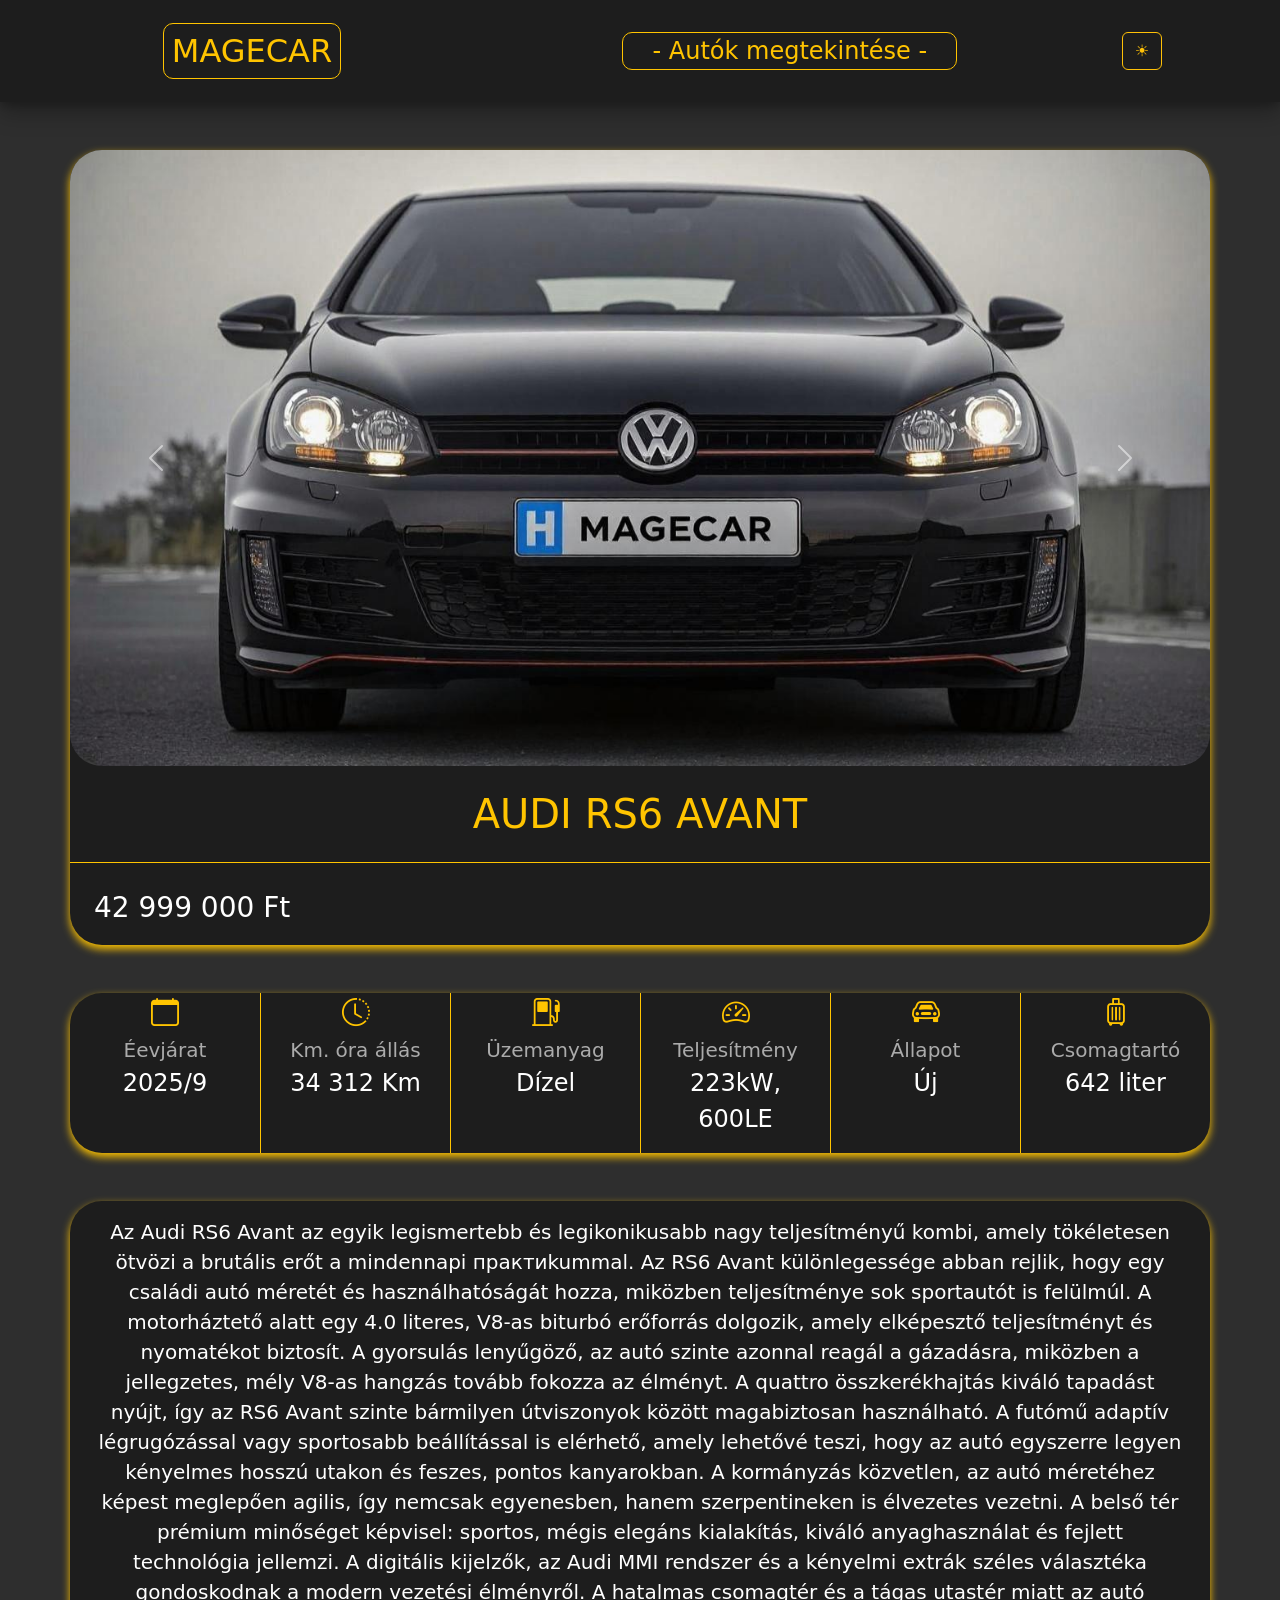
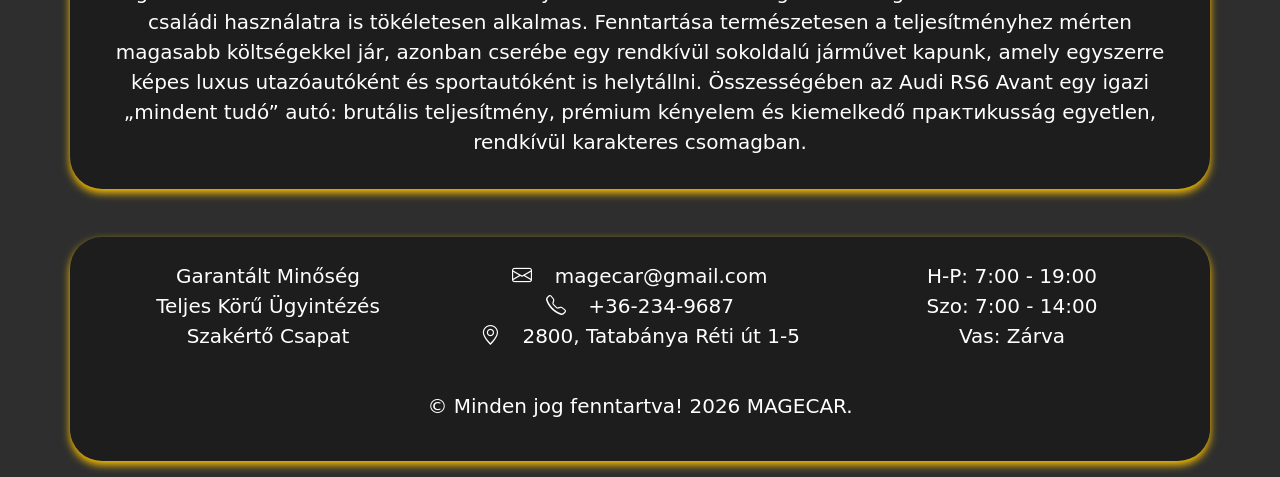
==== web/audirs6.html @ 5741e087 "web" ====
<!DOCTYPE html>
<html lang="hu">

<head>
    <meta charset="UTF-8">
    <meta name="viewport" content="width=device-width, initial-scale=1.0">
    <title>MAGECAR</title>
    <link rel="stylesheet" href="https://cdn.jsdelivr.net/npm/bootstrap-icons@1.13.1/font/bootstrap-icons.min.css">
    <link rel="stylesheet" href="css/bootstrap.min.css">
    <link rel="stylesheet" href="css/auto.css">
</head>

<body>
    <header>
        <nav class="navMenu">
            <div class="container p-0">
                <div class="row align-items-center py-2">
                    <div class="col-8 col-lg-4 text-start text-lg-center">
                        <p class="m-0 ms-3 ms-lg-0">
                            <a class="logo fs-2 p-2" href="fooldal.html">MAGECAR</a>
                        </p>
                    </div>

                    <div class="col-4 d-lg-none text-center">
                        <button class="temaKicsi btn btn-outline-warning me-3">☀️</button>
                    </div>

                    <div class="col-12 col-lg-8 d-flex align-items-center justify-content-around">
                        <p class="mt-3 mb-3 mt-lg-4 mb-lg-4 autokLink mx-auto text-center">
                            <a class="p-4 fs-4" href="autok.html">- Autók megtekintése -</a>
                        </p>
                        <p class="mt-4 mb-4 me-5 d-none d-lg-block">
                            <button class="tema btn btn-outline-warning">☀️</button>
                        </p>
                    </div>
                </div>
            </div>
        </nav>
    </header>
    <main class="mt-5">
        <section>
            <div class="container rovidBem rounded-5 p-0">
                <div id="carouselExample" class="carousel slide">
                    <div class="carousel-inner rounded-5">
                        <div class="carousel-item active">
                            <img src="kepek/golf-5.jpg" class="w-100" alt=" VW golf-5" title=" VW golf-5">
                        </div>
                        <div class="carousel-item">
                            <img src="kepek/golf-5_hatulrol.jpg" class="d-block w-100" alt=" VW golf-5"
                                title=" VW golf-5">
                        </div>
                        <div class="carousel-item">
                            <img src="kepek/golf-5oldalrol.jpg" class="d-block w-100" alt=" VW golf-5" title=" VW golf-5">
                        </div>
                        <div class="carousel-item">
                            <img src="kepek/golf-5belul.jpg" class="d-block w-100" alt=" VW golf-5" title=" VW golf-5">
                        </div>
                    </div>
                    <button class="carousel-control-prev" type="button" data-bs-target="#carouselExample"
                        data-bs-slide="prev">
                        <span class="carousel-control-prev-icon" aria-hidden="true"></span>
                        <span class="visually-hidden">Previous</span>
                    </button>
                    <button class="carousel-control-next" type="button" data-bs-target="#carouselExample"
                        data-bs-slide="next">
                        <span class="carousel-control-next-icon" aria-hidden="true"></span>
                        <span class="visually-hidden">Next</span>
                    </button>
                </div>
                <h1 class="text-center py-4">AUDI RS6 AVANT</h1>
                <p class="fs-3 ps-4 py-3">42 999 000 Ft</p>
            </div>
        </section>
        <section class="mt-5">
            <div class="container rovidBem rounded-5">
                <div class="row text-center">
                    <div class="col-lg-2">
                        <i class="bi bi-calendar fs-3"></i><br>
                        <p class="m-0 fs-5 kiscim">Éevjárat</p>
                        <p class="fs-4">2025/9</p>
                    </div>
                    <div class="col-lg-2 bal">
                        <i class="bi bi-clock-history fs-3"></i><br>
                        <p class="m-0 fs-5 kiscim">Km. óra állás</p>
                        <p class="fs-4">34 312 Km</p>
                    </div>
                    <div class="col-lg-2 bal">
                        <i class="bi bi-fuel-pump fs-3"></i><br>
                        <p class="m-0 fs-5 kiscim">Üzemanyag</p>
                        <p class="fs-4">Dízel</p>
                    </div>
                    <div class="col-lg-2 bal">
                        <i class="bi bi-speedometer2 fs-3"></i><br>
                        <p class="m-0 fs-5 kiscim">Teljesítmény</p>
                        <p class="fs-4">223kW, 600LE</p>
                    </div>
                    <div class="col-lg-2 bal">
                        <i class="bi bi-car-front fs-3"></i><br>
                        <p class="m-0 fs-5 kiscim">Állapot</p>
                        <p class="fs-4">Új</p>
                    </div>
                    <div class="col-lg-2 bal">
                        <i class="bi bi-suitcase fs-3"></i><br>
                        <p class="m-0 fs-5 kiscim">Csomagtartó</p>
                        <p class="fs-4">642 liter</p>
                    </div>
                </div>
            </div>
        </section>
        <section class="mt-5">
            <div class="container rovidBem rounded-5">
                <div class="row text-center p-3 fs-5">
                    <p>Az Audi RS6 Avant az egyik legismertebb és legikonikusabb nagy teljesítményű kombi, amely tökéletesen ötvözi a brutális erőt a mindennapi практиkummal. Az RS6 Avant különlegessége abban rejlik, hogy egy családi autó méretét és használhatóságát hozza, miközben teljesítménye sok sportautót is felülmúl.
                        A motorháztető alatt egy 4.0 literes, V8-as biturbó erőforrás dolgozik, amely elképesztő teljesítményt és nyomatékot biztosít. A gyorsulás lenyűgöző, az autó szinte azonnal reagál a gázadásra, miközben a jellegzetes, mély V8-as hangzás tovább fokozza az élményt. A quattro összkerékhajtás kiváló tapadást nyújt, így az RS6 Avant szinte bármilyen útviszonyok között magabiztosan használható.
                        A futómű adaptív légrugózással vagy sportosabb beállítással is elérhető, amely lehetővé teszi, hogy az autó egyszerre legyen kényelmes hosszú utakon és feszes, pontos kanyarokban. A kormányzás közvetlen, az autó méretéhez képest meglepően agilis, így nemcsak egyenesben, hanem szerpentineken is élvezetes vezetni.
                        A belső tér prémium minőséget képvisel: sportos, mégis elegáns kialakítás, kiváló anyaghasználat és fejlett technológia jellemzi. A digitális kijelzők, az Audi MMI rendszer és a kényelmi extrák széles választéka gondoskodnak a modern vezetési élményről. A hatalmas csomagtér és a tágas utastér miatt az autó családi használatra is tökéletesen alkalmas.
                        Fenntartása természetesen a teljesítményhez mérten magasabb költségekkel jár, azonban cserébe egy rendkívül sokoldalú járművet kapunk, amely egyszerre képes luxus utazóautóként és sportautóként is helytállni.
                        Összességében az Audi RS6 Avant egy igazi „mindent tudó” autó: brutális teljesítmény, prémium kényelem és kiemelkedő практиkusság egyetlen, rendkívül karakteres csomagban.</p>
                </div>
            </div>
        </section>
    </main>
    <footer class="mt-5 mb-3">
        <div class="container p-0">
            <div class="rovidBem rounded-5 fs-5 p-4">
                <div class="row text-center pb-4">
                    <div class="col-lg-4">
                        <ul class="p-0">
                            <li>Garantált Minőség</li>
                            <li>Teljes Körű Ügyintézés</li>
                            <li>Szakértő Csapat</li>
                        </ul>
                    </div>
                    <div class="col-lg-4">
                        <ul class="p-0">
                            <li><a href="#"><i class="bi bi-envelope pe-3"></i> magecar@gmail.com</a></li>
                            <li><a href="#"><i class="bi bi-telephone pe-3"></i> +36-234-9687</a></li>
                            <li><a href="#"><i class="bi bi-geo-alt pe-3"></i> 2800, Tatabánya Réti út 1-5</a></li>
                        </ul>
                    </div>
                    <div class="col-lg-4">
                        <ul class="p-0">
                            <li>H-P: 7:00 - 19:00</li>
                            <li>Szo: 7:00 - 14:00</li>
                            <li>Vas: Zárva</li>
                        </ul>
                    </div>
                </div>
                <p class="text-center">&copy; Minden jog fenntartva! 2026 MAGECAR.</p>
            </div>
        </div>
    </footer>
    <script src="js/bootstrap.bundle.min.js"></script>
    <script src="js/auto.js"></script>
</body>

</html>
---- web/css/auto.css ----
body{
    background-color: #2e2e2e;
}
body, a{
    color: #fff;
}

body.light-mode {
    background-color: #f4f4f4;
}
body.light-mode,
body.light-mode a{
    color: #1d1d1d;
}
body.light-mode .navMenu, body.light-mode .rovidBem{
    background-color: #efefef;
}

body.light-mode .navMenu {
    box-shadow: 0 4px 12px #bb1a1a;
}
body.light-mode .autokLink a{
    color: #1d1d1d;
}

body.light-mode .rovidBem {
    box-shadow: 0 4px 12px #bb1a1a; 
}

body.light-mode .autokLink,
body.light-mode .logo, 
body.light-mode h1,
body.light-mode .bal{
    border-color: #bb1a1a;
}

body.light-mode a:hover,
body.light-mode .logo, 
body.light-mode h1,
body.light-mode main i{
    color: #bb1a1a;
}

header{
    position: sticky;
    top: 0;
    z-index: 10;
}

.navMenu{
    box-shadow: 0 4px 8px 0 rgba(0, 0, 0, 0.2), 0 12px 20px 0 rgba(0, 0, 0, 0.25);
}

a{
    text-decoration: none;
}

a:hover, h1, .logo, .autokLink a, main i{
    color: #ffc400;
}

.autokLink, .logo{
    border: 1px solid #ffc400;
    border-radius: 10px;
}

h1, h2, h3{
    border-bottom: 1px solid #ffc400;
}

.rovidBem, .navMenu{
    background-color: #1d1d1d;
}

.rovidBem{
    box-shadow: 0 4px 8px 0 #ffc400;
}

.autokLink{
    width: 335px;
}
footer li{
    list-style-type: none;
}
.kiscim{
    color:#ababab;
}
.bal{
    border-left: 1px solid #ffc400;
}
@media (max-width: 991.98px){
    .autokLink {
        width: 100%;
        max-width: 300px;
        margin-left: auto;
        margin-right: auto;
    }

    .navMenu .row {
        padding: 10px 0;
        margin-right: 0;
        margin-left: 0;
    }
    .logo {
        display: inline-block;
        white-space: nowrap;
        font-size: 1.5rem !important;
    }
    .tema {
        padding: 5px 10px;
    }
    .bal {
        border-left: none;
        border-top: 1px solid #ffc400;
        margin-top: 2rem;
        padding-top: 2rem;
    }

    body.light-mode .bal {
        border-top-color: #bb1a1a;
    }
}
@media (max-width: 575.98px) {
    .navMenu .d-flex {
        flex-direction: column;
        gap: 10px;
    }

    .tema {
        margin-right: 0 !important;
        margin-bottom: 1rem;
    }
}
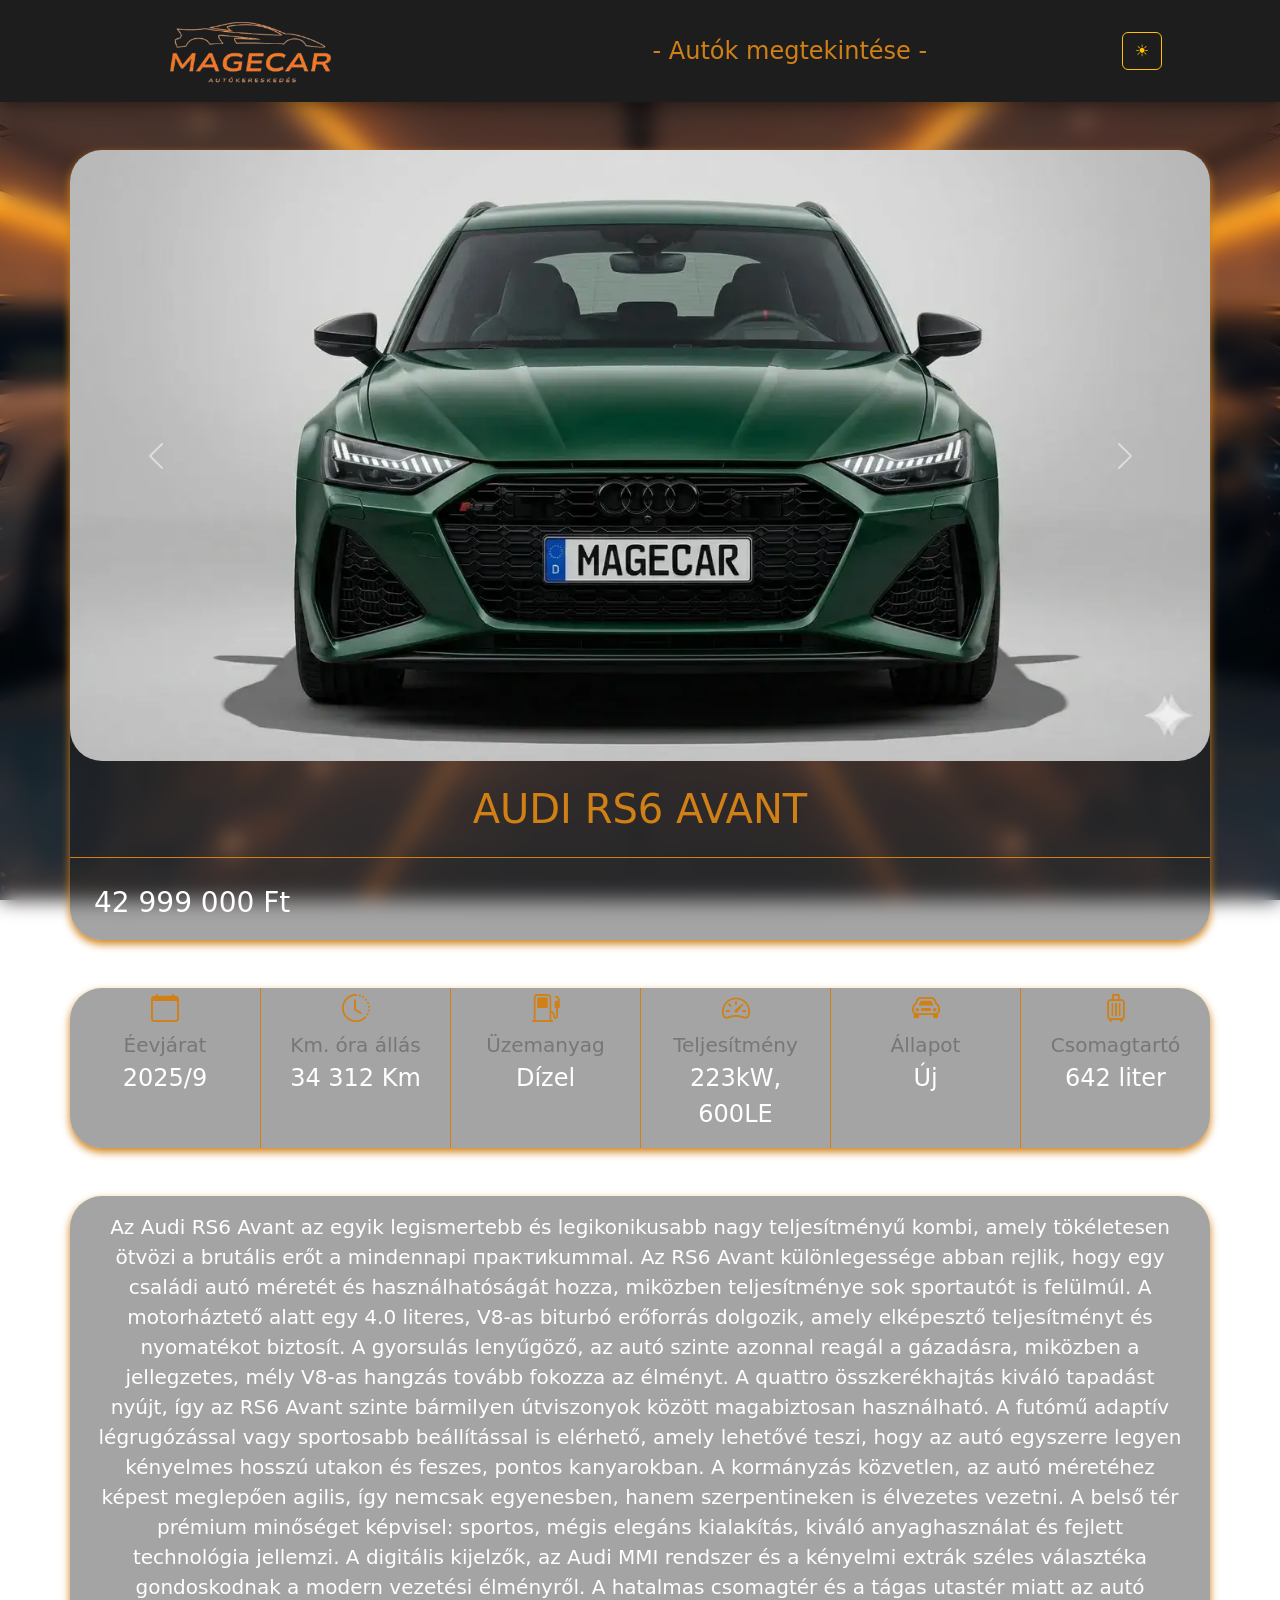
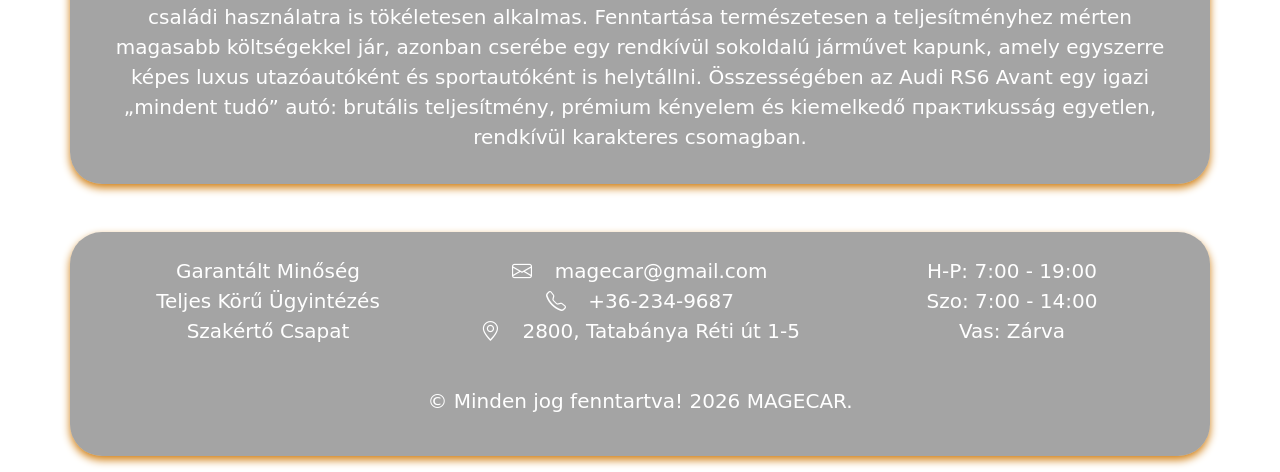
==== commit 43ba9981: "web" ====
--- a/web/audirs6.html
+++ b/web/audirs6.html
@@ -17,7 +17,7 @@
                 <div class="row align-items-center py-2">
                     <div class="col-8 col-lg-4 text-start text-lg-center">
                         <p class="m-0 ms-3 ms-lg-0">
-                            <a class="logo fs-2 p-2" href="fooldal.html">MAGECAR</a>
+                            <a class="logo fs-2 p-2" href="fooldal.html"><img class="w-50" src="kepek/logo.webp" alt="logo" title="logo"></a>
                         </p>
                     </div>
 
@@ -43,17 +43,17 @@
                 <div id="carouselExample" class="carousel slide">
                     <div class="carousel-inner rounded-5">
                         <div class="carousel-item active">
-                            <img src="kepek/golf-5.jpg" class="w-100" alt=" VW golf-5" title=" VW golf-5">
+                            <img src="kepek/rs6.webp" class="w-100" alt=" VW golf-5" title=" VW golf-5">
                         </div>
                         <div class="carousel-item">
-                            <img src="kepek/golf-5_hatulrol.jpg" class="d-block w-100" alt=" VW golf-5"
+                            <img src="kepek/rs6Hatul.webp" class="d-block w-100" alt=" VW golf-5"
                                 title=" VW golf-5">
                         </div>
                         <div class="carousel-item">
-                            <img src="kepek/golf-5oldalrol.jpg" class="d-block w-100" alt=" VW golf-5" title=" VW golf-5">
+                            <img src="kepek/rs6Oldal.webp" class="d-block w-100" alt=" VW golf-5" title=" VW golf-5">
                         </div>
                         <div class="carousel-item">
-                            <img src="kepek/golf-5belul.jpg" class="d-block w-100" alt=" VW golf-5" title=" VW golf-5">
+                            <img src="kepek/rs6Belul.webp" class="d-block w-100" alt=" VW golf-5" title=" VW golf-5">
                         </div>
                     </div>
                     <button class="carousel-control-prev" type="button" data-bs-target="#carouselExample"
--- a/web/css/auto.css
+++ b/web/css/auto.css
@@ -1,44 +1,48 @@
 body{
-    background-color: #2e2e2e;
+    background-image: url(../kepek/nyyitóoldalkep.webp);
+    background-repeat: no-repeat;
+    background-size: cover;
+    background-position: center;
+    background-attachment: fixed;
+    backdrop-filter: blur(10px);
 }
 body, a{
     color: #fff;
 }
 
-body.light-mode {
-    background-color: #f4f4f4;
-}
 body.light-mode,
 body.light-mode a{
     color: #1d1d1d;
 }
-body.light-mode .navMenu, body.light-mode .rovidBem{
+body.light-mode .navMenu{
     background-color: #efefef;
 }
-
+body.light-mode .rovidBem{
+    background-color: rgba(239, 239, 239, 0.5);
+}
 body.light-mode .navMenu {
-    box-shadow: 0 4px 12px #bb1a1a;
+    box-shadow: 0 4px 12px #d18016;
 }
 body.light-mode .autokLink a{
     color: #1d1d1d;
 }
 
 body.light-mode .rovidBem {
-    box-shadow: 0 4px 12px #bb1a1a; 
+    box-shadow: 0 4px 12px #d18016; 
 }
 
 body.light-mode .autokLink,
 body.light-mode .logo, 
 body.light-mode h1,
 body.light-mode .bal{
-    border-color: #bb1a1a;
+    border-color: #d18016;
 }
 
 body.light-mode a:hover,
 body.light-mode .logo, 
 body.light-mode h1,
 body.light-mode main i{
-    color: #bb1a1a;
+    color: #d18016;
 }
 
 header{
@@ -56,24 +60,21 @@
 }
 
 a:hover, h1, .logo, .autokLink a, main i{
-    color: #ffc400;
+    color: #d18016;
 }
 
-.autokLink, .logo{
-    border: 1px solid #ffc400;
-    border-radius: 10px;
+h1{
+    border-bottom: 1px solid #d18016;
 }
-
-h1, h2, h3{
-    border-bottom: 1px solid #ffc400;
+.rovidBem{
+     background-color: rgba(29, 29, 29, 0.4);
 }
-
-.rovidBem, .navMenu{
+.navMenu{
     background-color: #1d1d1d;
 }
 
 .rovidBem{
-    box-shadow: 0 4px 8px 0 #ffc400;
+    box-shadow: 0 4px 8px 0 #d18016;
 }
 
 .autokLink{
@@ -83,10 +84,10 @@
     list-style-type: none;
 }
 .kiscim{
-    color:#ababab;
+    color:#777;
 }
 .bal{
-    border-left: 1px solid #ffc400;
+    border-left: 1px solid #d18016;
 }
 @media (max-width: 991.98px){
     .autokLink {
@@ -111,13 +112,13 @@
     }
     .bal {
         border-left: none;
-        border-top: 1px solid #ffc400;
+        border-top: 1px solid #d18016;
         margin-top: 2rem;
         padding-top: 2rem;
     }
 
     body.light-mode .bal {
-        border-top-color: #bb1a1a;
+        border-top-color: #d18016;
     }
 }
 @media (max-width: 575.98px) {
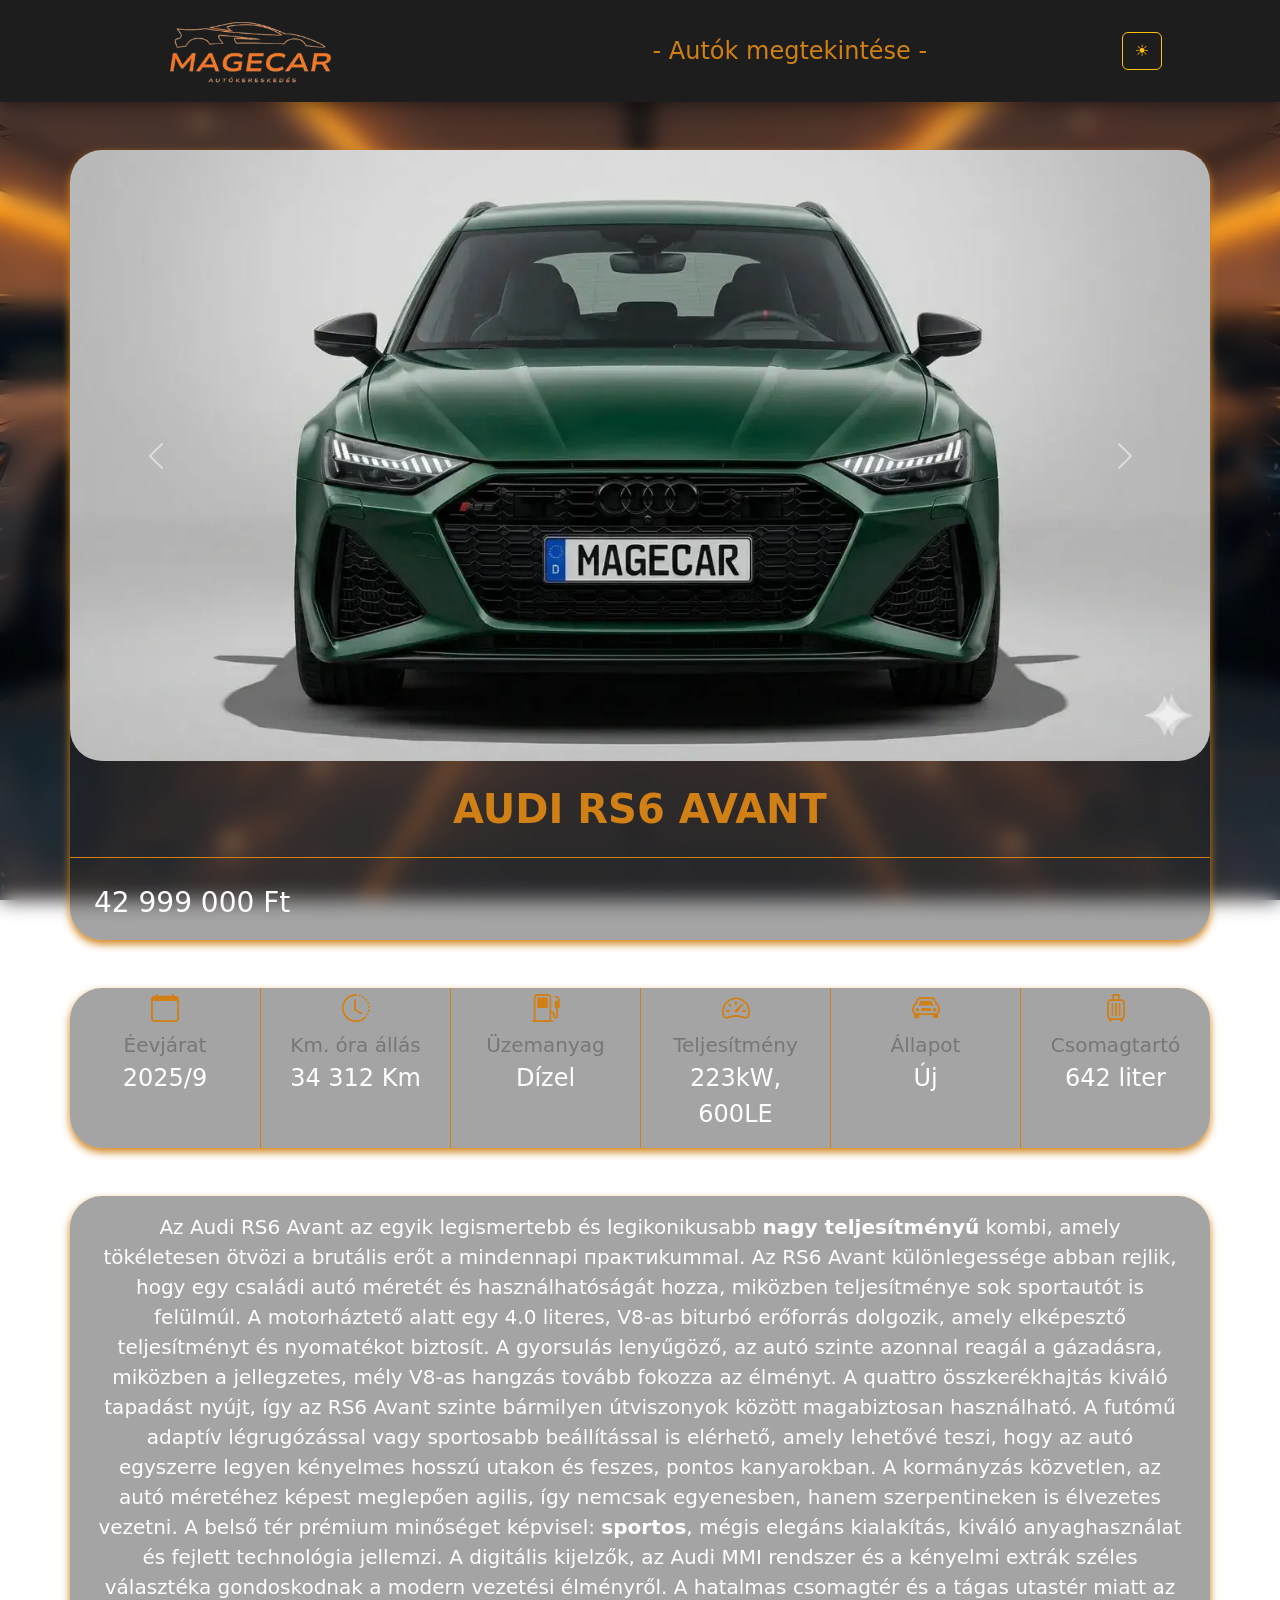
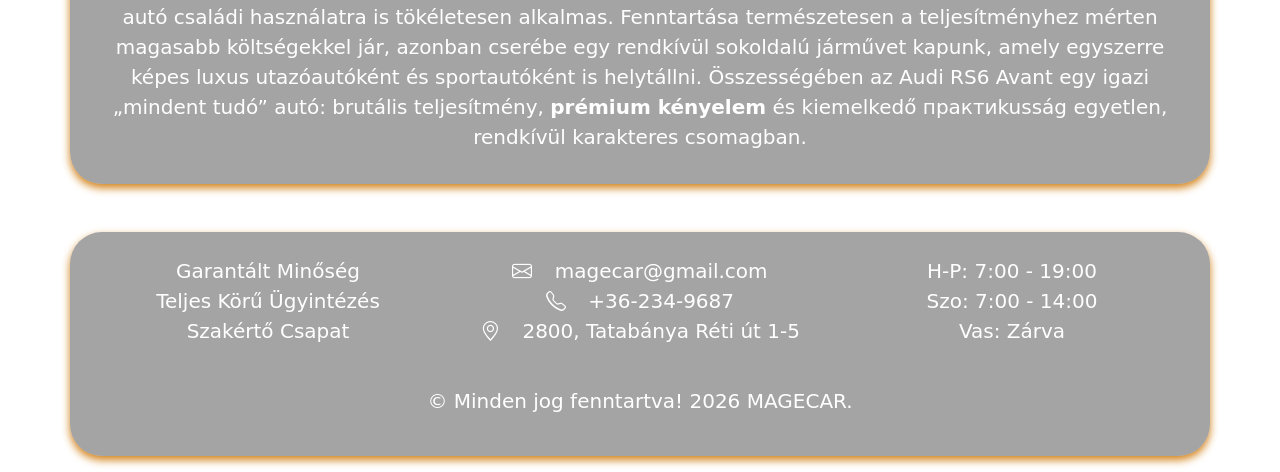
==== commit ec4afa2f: "web" ====
--- a/web/audirs6.html
+++ b/web/audirs6.html
@@ -5,6 +5,16 @@
     <meta charset="UTF-8">
     <meta name="viewport" content="width=device-width, initial-scale=1.0">
     <title>MAGECAR</title>
+
+    <meta name="description" content="A tökéletes autó a MAGECAR autószalontól - AUDI RS6 AVANT">
+    <meta name="robots" content="index, follow">
+
+    <meta property="og:url" content="https://audirs6.html">
+    <meta property="og:image" content="https://audirs6.html//kepek/audirs6.webp">
+    <meta property="og:title" content="MAGECAR - AUDI RS6 AVANT">
+    <meta property="og:description" content="AUDI RS6 AVANT - A tökéletes autó!">
+
+
     <link rel="stylesheet" href="https://cdn.jsdelivr.net/npm/bootstrap-icons@1.13.1/font/bootstrap-icons.min.css">
     <link rel="stylesheet" href="css/bootstrap.min.css">
     <link rel="stylesheet" href="css/auto.css">
@@ -67,7 +77,7 @@
                         <span class="visually-hidden">Next</span>
                     </button>
                 </div>
-                <h1 class="text-center py-4">AUDI RS6 AVANT</h1>
+                <h1 class="text-center py-4"><strong>AUDI RS6 AVANT</strong></h1>
                 <p class="fs-3 ps-4 py-3">42 999 000 Ft</p>
             </div>
         </section>
@@ -110,12 +120,12 @@
         <section class="mt-5">
             <div class="container rovidBem rounded-5">
                 <div class="row text-center p-3 fs-5">
-                    <p>Az Audi RS6 Avant az egyik legismertebb és legikonikusabb nagy teljesítményű kombi, amely tökéletesen ötvözi a brutális erőt a mindennapi практиkummal. Az RS6 Avant különlegessége abban rejlik, hogy egy családi autó méretét és használhatóságát hozza, miközben teljesítménye sok sportautót is felülmúl.
+                    <p>Az Audi RS6 Avant az egyik legismertebb és legikonikusabb <strong>nagy teljesítményű</strong> kombi, amely tökéletesen ötvözi a brutális erőt a mindennapi практиkummal. Az RS6 Avant különlegessége abban rejlik, hogy egy családi autó méretét és használhatóságát hozza, miközben teljesítménye sok sportautót is felülmúl.
                         A motorháztető alatt egy 4.0 literes, V8-as biturbó erőforrás dolgozik, amely elképesztő teljesítményt és nyomatékot biztosít. A gyorsulás lenyűgöző, az autó szinte azonnal reagál a gázadásra, miközben a jellegzetes, mély V8-as hangzás tovább fokozza az élményt. A quattro összkerékhajtás kiváló tapadást nyújt, így az RS6 Avant szinte bármilyen útviszonyok között magabiztosan használható.
                         A futómű adaptív légrugózással vagy sportosabb beállítással is elérhető, amely lehetővé teszi, hogy az autó egyszerre legyen kényelmes hosszú utakon és feszes, pontos kanyarokban. A kormányzás közvetlen, az autó méretéhez képest meglepően agilis, így nemcsak egyenesben, hanem szerpentineken is élvezetes vezetni.
-                        A belső tér prémium minőséget képvisel: sportos, mégis elegáns kialakítás, kiváló anyaghasználat és fejlett technológia jellemzi. A digitális kijelzők, az Audi MMI rendszer és a kényelmi extrák széles választéka gondoskodnak a modern vezetési élményről. A hatalmas csomagtér és a tágas utastér miatt az autó családi használatra is tökéletesen alkalmas.
+                        A belső tér prémium minőséget képvisel: <strong>sportos</strong>, mégis elegáns kialakítás, kiváló anyaghasználat és fejlett technológia jellemzi. A digitális kijelzők, az Audi MMI rendszer és a kényelmi extrák széles választéka gondoskodnak a modern vezetési élményről. A hatalmas csomagtér és a tágas utastér miatt az autó családi használatra is tökéletesen alkalmas.
                         Fenntartása természetesen a teljesítményhez mérten magasabb költségekkel jár, azonban cserébe egy rendkívül sokoldalú járművet kapunk, amely egyszerre képes luxus utazóautóként és sportautóként is helytállni.
-                        Összességében az Audi RS6 Avant egy igazi „mindent tudó” autó: brutális teljesítmény, prémium kényelem és kiemelkedő практиkusság egyetlen, rendkívül karakteres csomagban.</p>
+                        Összességében az Audi RS6 Avant egy igazi „mindent tudó” autó: brutális teljesítmény, <strong>prémium kényelem</strong> és kiemelkedő практиkusság egyetlen, rendkívül karakteres csomagban.</p>
                 </div>
             </div>
         </section>
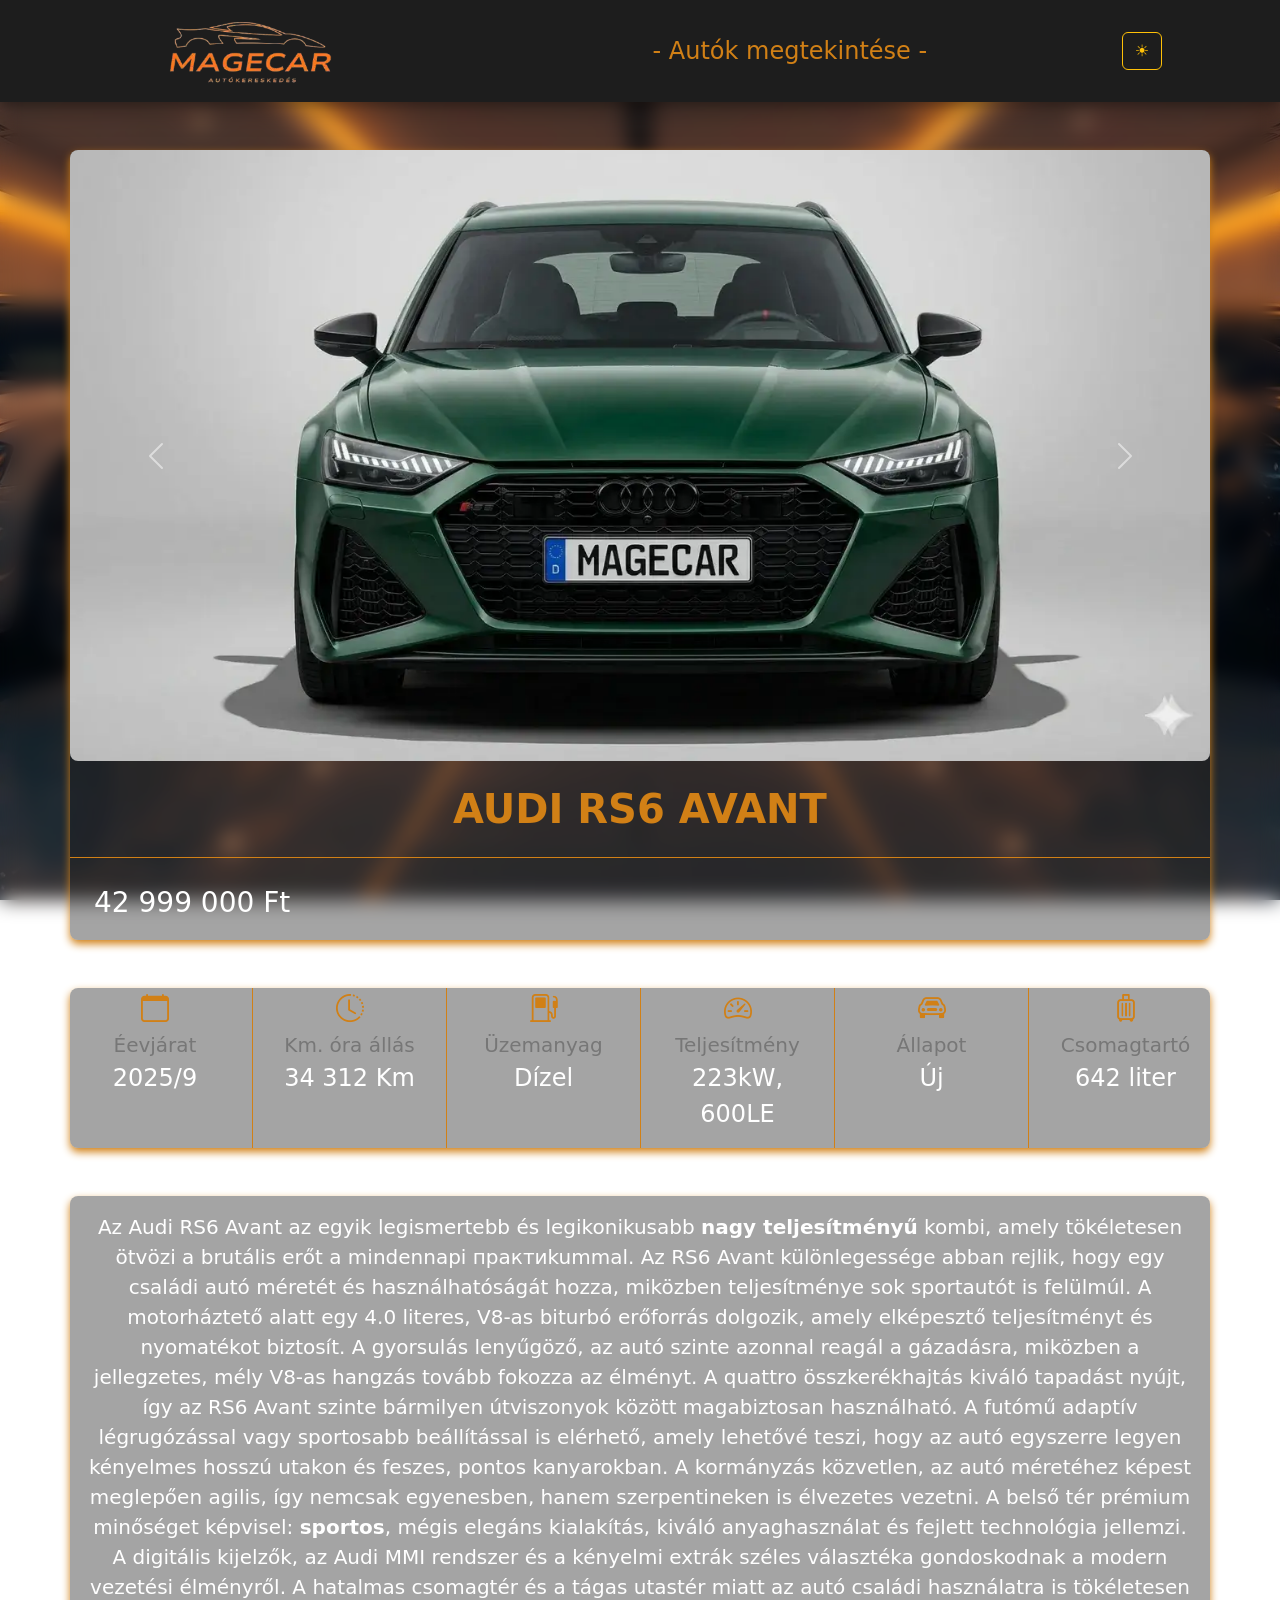
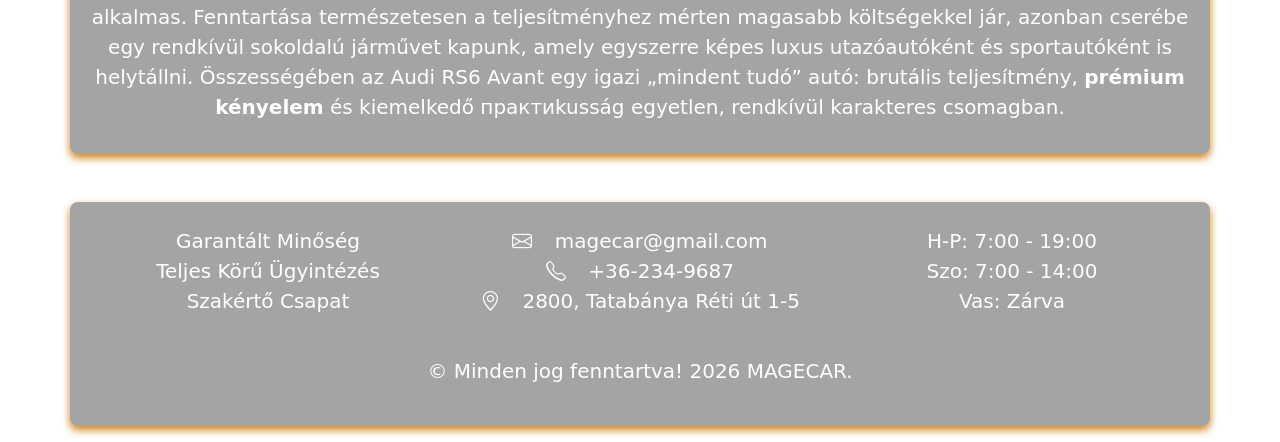
==== commit 8927a889: "web" ====
--- a/web/audirs6.html
+++ b/web/audirs6.html
@@ -24,10 +24,11 @@
     <header>
         <nav class="navMenu">
             <div class="container p-0">
-                <div class="row align-items-center py-2">
+                <div class="row align-items-center py-2 jav">
                     <div class="col-8 col-lg-4 text-start text-lg-center">
                         <p class="m-0 ms-3 ms-lg-0">
-                            <a class="logo fs-2 p-2" href="fooldal.html"><img class="w-50" src="kepek/logo.webp" alt="logo" title="logo"></a>
+                            <a class="logo fs-2 p-2" href="fooldal.html"><img class="w-50" src="kepek/logo.webp"
+                                    alt="logo" title="logo"></a>
                         </p>
                     </div>
 
@@ -49,90 +50,121 @@
     </header>
     <main class="mt-5">
         <section>
-            <div class="container rovidBem rounded-5 p-0">
-                <div id="carouselExample" class="carousel slide">
-                    <div class="carousel-inner rounded-5">
-                        <div class="carousel-item active">
-                            <img src="kepek/rs6.webp" class="w-100" alt=" VW golf-5" title=" VW golf-5">
+            <div class="container p-0">
+                <div class="rovidBem rounded-3">
+                    <div id="carouselExample" class="carousel slide">
+                        <div class="carousel-inner rounded-3">
+                            <div class="carousel-item active">
+                                <img src="kepek/rs6.webp" class="w-100" alt=" VW golf-5" title=" VW golf-5">
+                            </div>
+                            <div class="carousel-item">
+                                <img src="kepek/rs6Hatul.webp" class="d-block w-100" alt=" VW golf-5"
+                                    title=" VW golf-5">
+                            </div>
+                            <div class="carousel-item">
+                                <img src="kepek/rs6Oldal.webp" class="d-block w-100" alt=" VW golf-5"
+                                    title=" VW golf-5">
+                            </div>
+                            <div class="carousel-item">
+                                <img src="kepek/rs6Belul.webp" class="d-block w-100" alt=" VW golf-5"
+                                    title=" VW golf-5">
+                            </div>
                         </div>
-                        <div class="carousel-item">
-                            <img src="kepek/rs6Hatul.webp" class="d-block w-100" alt=" VW golf-5"
-                                title=" VW golf-5">
-                        </div>
-                        <div class="carousel-item">
-                            <img src="kepek/rs6Oldal.webp" class="d-block w-100" alt=" VW golf-5" title=" VW golf-5">
-                        </div>
-                        <div class="carousel-item">
-                            <img src="kepek/rs6Belul.webp" class="d-block w-100" alt=" VW golf-5" title=" VW golf-5">
-                        </div>
+                        <button class="carousel-control-prev" type="button" data-bs-target="#carouselExample"
+                            data-bs-slide="prev">
+                            <span class="carousel-control-prev-icon" aria-hidden="true"></span>
+                            <span class="visually-hidden">Previous</span>
+                        </button>
+                        <button class="carousel-control-next" type="button" data-bs-target="#carouselExample"
+                            data-bs-slide="next">
+                            <span class="carousel-control-next-icon" aria-hidden="true"></span>
+                            <span class="visually-hidden">Next</span>
+                        </button>
                     </div>
-                    <button class="carousel-control-prev" type="button" data-bs-target="#carouselExample"
-                        data-bs-slide="prev">
-                        <span class="carousel-control-prev-icon" aria-hidden="true"></span>
-                        <span class="visually-hidden">Previous</span>
-                    </button>
-                    <button class="carousel-control-next" type="button" data-bs-target="#carouselExample"
-                        data-bs-slide="next">
-                        <span class="carousel-control-next-icon" aria-hidden="true"></span>
-                        <span class="visually-hidden">Next</span>
-                    </button>
+                    <h1 class="text-center py-4"><strong>AUDI RS6 AVANT</strong></h1>
+                    <p class="fs-3 ps-4 py-3">42 999 000 Ft</p>
                 </div>
-                <h1 class="text-center py-4"><strong>AUDI RS6 AVANT</strong></h1>
-                <p class="fs-3 ps-4 py-3">42 999 000 Ft</p>
             </div>
         </section>
         <section class="mt-5">
-            <div class="container rovidBem rounded-5">
-                <div class="row text-center">
-                    <div class="col-lg-2">
-                        <i class="bi bi-calendar fs-3"></i><br>
-                        <p class="m-0 fs-5 kiscim">Éevjárat</p>
-                        <p class="fs-4">2025/9</p>
-                    </div>
-                    <div class="col-lg-2 bal">
-                        <i class="bi bi-clock-history fs-3"></i><br>
-                        <p class="m-0 fs-5 kiscim">Km. óra állás</p>
-                        <p class="fs-4">34 312 Km</p>
-                    </div>
-                    <div class="col-lg-2 bal">
-                        <i class="bi bi-fuel-pump fs-3"></i><br>
-                        <p class="m-0 fs-5 kiscim">Üzemanyag</p>
-                        <p class="fs-4">Dízel</p>
-                    </div>
-                    <div class="col-lg-2 bal">
-                        <i class="bi bi-speedometer2 fs-3"></i><br>
-                        <p class="m-0 fs-5 kiscim">Teljesítmény</p>
-                        <p class="fs-4">223kW, 600LE</p>
-                    </div>
-                    <div class="col-lg-2 bal">
-                        <i class="bi bi-car-front fs-3"></i><br>
-                        <p class="m-0 fs-5 kiscim">Állapot</p>
-                        <p class="fs-4">Új</p>
-                    </div>
-                    <div class="col-lg-2 bal">
-                        <i class="bi bi-suitcase fs-3"></i><br>
-                        <p class="m-0 fs-5 kiscim">Csomagtartó</p>
-                        <p class="fs-4">642 liter</p>
+            <div class="container p-0">
+                <div class="rovidBem rounded-3">
+                    <div class="row jav text-center">
+                        <div class="col-lg-2 elso">
+                            <i class="bi bi-calendar fs-3"></i><br>
+                            <p class="m-0 fs-5 kiscim">Éevjárat</p>
+                            <p class="fs-4">2025/9</p>
+                        </div>
+                        <div class="col-lg-2 bal">
+                            <i class="bi bi-clock-history fs-3"></i><br>
+                            <p class="m-0 fs-5 kiscim">Km. óra állás</p>
+                            <p class="fs-4">34 312 Km</p>
+                        </div>
+                        <div class="col-lg-2 bal">
+                            <i class="bi bi-fuel-pump fs-3"></i><br>
+                            <p class="m-0 fs-5 kiscim">Üzemanyag</p>
+                            <p class="fs-4">Dízel</p>
+                        </div>
+                        <div class="col-lg-2 bal">
+                            <i class="bi bi-speedometer2 fs-3"></i><br>
+                            <p class="m-0 fs-5 kiscim">Teljesítmény</p>
+                            <p class="fs-4">223kW, 600LE</p>
+                        </div>
+                        <div class="col-lg-2 bal">
+                            <i class="bi bi-car-front fs-3"></i><br>
+                            <p class="m-0 fs-5 kiscim">Állapot</p>
+                            <p class="fs-4">Új</p>
+                        </div>
+                        <div class="col-lg-2 bal utolso">
+                            <i class="bi bi-suitcase fs-3"></i><br>
+                            <p class="m-0 fs-5 kiscim">Csomagtartó</p>
+                            <p class="fs-4">642 liter</p>
+                        </div>
                     </div>
                 </div>
             </div>
         </section>
         <section class="mt-5">
-            <div class="container rovidBem rounded-5">
-                <div class="row text-center p-3 fs-5">
-                    <p>Az Audi RS6 Avant az egyik legismertebb és legikonikusabb <strong>nagy teljesítményű</strong> kombi, amely tökéletesen ötvözi a brutális erőt a mindennapi практиkummal. Az RS6 Avant különlegessége abban rejlik, hogy egy családi autó méretét és használhatóságát hozza, miközben teljesítménye sok sportautót is felülmúl.
-                        A motorháztető alatt egy 4.0 literes, V8-as biturbó erőforrás dolgozik, amely elképesztő teljesítményt és nyomatékot biztosít. A gyorsulás lenyűgöző, az autó szinte azonnal reagál a gázadásra, miközben a jellegzetes, mély V8-as hangzás tovább fokozza az élményt. A quattro összkerékhajtás kiváló tapadást nyújt, így az RS6 Avant szinte bármilyen útviszonyok között magabiztosan használható.
-                        A futómű adaptív légrugózással vagy sportosabb beállítással is elérhető, amely lehetővé teszi, hogy az autó egyszerre legyen kényelmes hosszú utakon és feszes, pontos kanyarokban. A kormányzás közvetlen, az autó méretéhez képest meglepően agilis, így nemcsak egyenesben, hanem szerpentineken is élvezetes vezetni.
-                        A belső tér prémium minőséget képvisel: <strong>sportos</strong>, mégis elegáns kialakítás, kiváló anyaghasználat és fejlett technológia jellemzi. A digitális kijelzők, az Audi MMI rendszer és a kényelmi extrák széles választéka gondoskodnak a modern vezetési élményről. A hatalmas csomagtér és a tágas utastér miatt az autó családi használatra is tökéletesen alkalmas.
-                        Fenntartása természetesen a teljesítményhez mérten magasabb költségekkel jár, azonban cserébe egy rendkívül sokoldalú járművet kapunk, amely egyszerre képes luxus utazóautóként és sportautóként is helytállni.
-                        Összességében az Audi RS6 Avant egy igazi „mindent tudó” autó: brutális teljesítmény, <strong>prémium kényelem</strong> és kiemelkedő практиkusság egyetlen, rendkívül karakteres csomagban.</p>
+            <div class="container p-0">
+                <div class="rovidBem rounded-3">
+                    <div class="row text-center p-3 fs-5 jav">
+                        <p>Az Audi RS6 Avant az egyik legismertebb és legikonikusabb <strong>nagy teljesítményű</strong>
+                            kombi, amely tökéletesen ötvözi a brutális erőt a mindennapi практиkummal. Az RS6 Avant
+                            különlegessége abban rejlik, hogy egy családi autó méretét és használhatóságát hozza,
+                            miközben
+                            teljesítménye sok sportautót is felülmúl.
+                            A motorháztető alatt egy 4.0 literes, V8-as biturbó erőforrás dolgozik, amely elképesztő
+                            teljesítményt és nyomatékot biztosít. A gyorsulás lenyűgöző, az autó szinte azonnal reagál a
+                            gázadásra, miközben a jellegzetes, mély V8-as hangzás tovább fokozza az élményt. A quattro
+                            összkerékhajtás kiváló tapadást nyújt, így az RS6 Avant szinte bármilyen útviszonyok között
+                            magabiztosan használható.
+                            A futómű adaptív légrugózással vagy sportosabb beállítással is elérhető, amely lehetővé
+                            teszi,
+                            hogy az autó egyszerre legyen kényelmes hosszú utakon és feszes, pontos kanyarokban. A
+                            kormányzás közvetlen, az autó méretéhez képest meglepően agilis, így nemcsak egyenesben,
+                            hanem
+                            szerpentineken is élvezetes vezetni.
+                            A belső tér prémium minőséget képvisel: <strong>sportos</strong>, mégis elegáns kialakítás,
+                            kiváló anyaghasználat és fejlett technológia jellemzi. A digitális kijelzők, az Audi MMI
+                            rendszer és a kényelmi extrák széles választéka gondoskodnak a modern vezetési élményről. A
+                            hatalmas csomagtér és a tágas utastér miatt az autó családi használatra is tökéletesen
+                            alkalmas.
+                            Fenntartása természetesen a teljesítményhez mérten magasabb költségekkel jár, azonban
+                            cserébe
+                            egy rendkívül sokoldalú járművet kapunk, amely egyszerre képes luxus utazóautóként és
+                            sportautóként is helytállni.
+                            Összességében az Audi RS6 Avant egy igazi „mindent tudó” autó: brutális teljesítmény,
+                            <strong>prémium kényelem</strong> és kiemelkedő практиkusság egyetlen, rendkívül karakteres
+                            csomagban.
+                        </p>
+                    </div>
                 </div>
             </div>
         </section>
     </main>
     <footer class="mt-5 mb-3">
         <div class="container p-0">
-            <div class="rovidBem rounded-5 fs-5 p-4">
+            <div class="rovidBem rounded-3 fs-5 p-4">
                 <div class="row text-center pb-4">
                     <div class="col-lg-4">
                         <ul class="p-0">
--- a/web/css/auto.css
+++ b/web/css/auto.css
@@ -120,6 +120,9 @@
     body.light-mode .bal {
         border-top-color: #d18016;
     }
+    .jav{
+        margin: 0px;
+    }
 }
 @media (max-width: 575.98px) {
     .navMenu .d-flex {
@@ -131,4 +134,17 @@
         margin-right: 0 !important;
         margin-bottom: 1rem;
     }
+    .rovidBem{
+        margin-left: 10px;
+        margin-right: 10px;
+    }
+    .jav{
+        margin: 0px;
+    }
+    .elso{
+        padding-top: 2rem;
+    }
+    .utolso{
+        padding-bottom: 2rem;
+    }
 }
